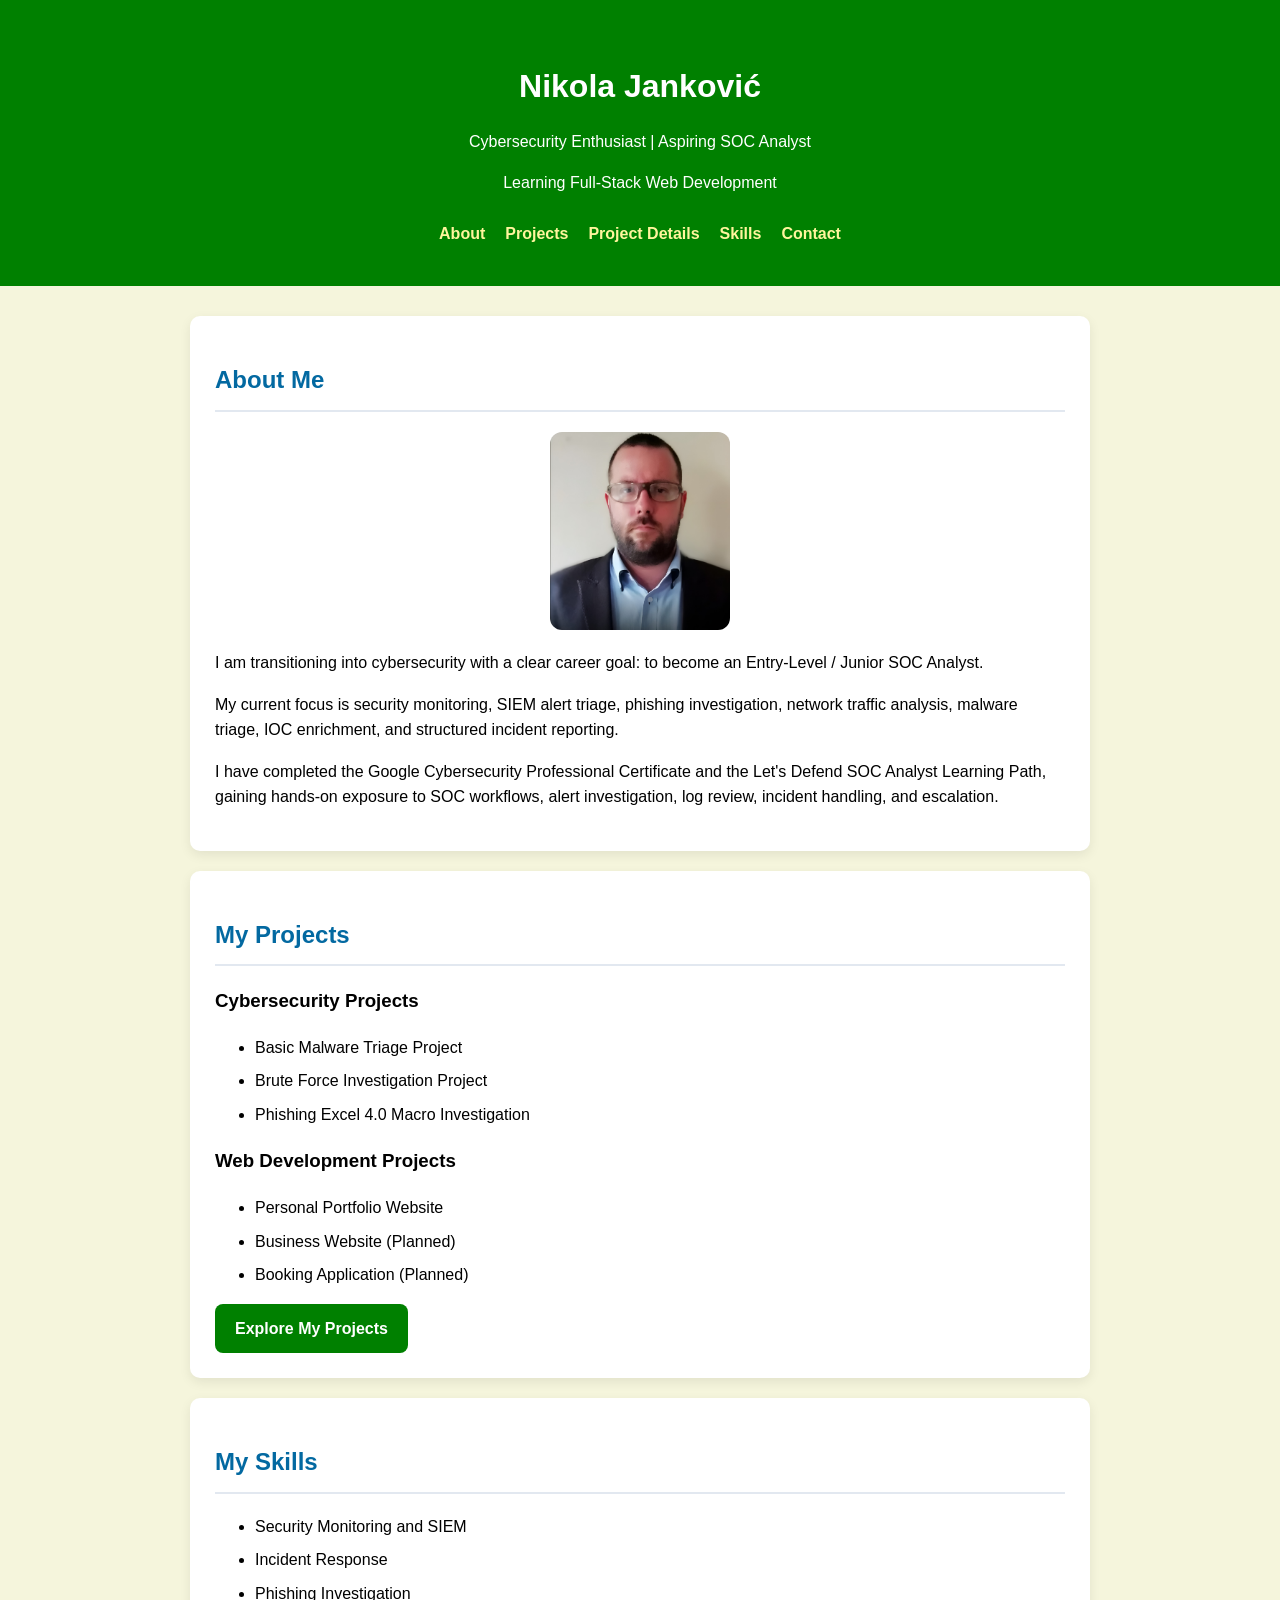
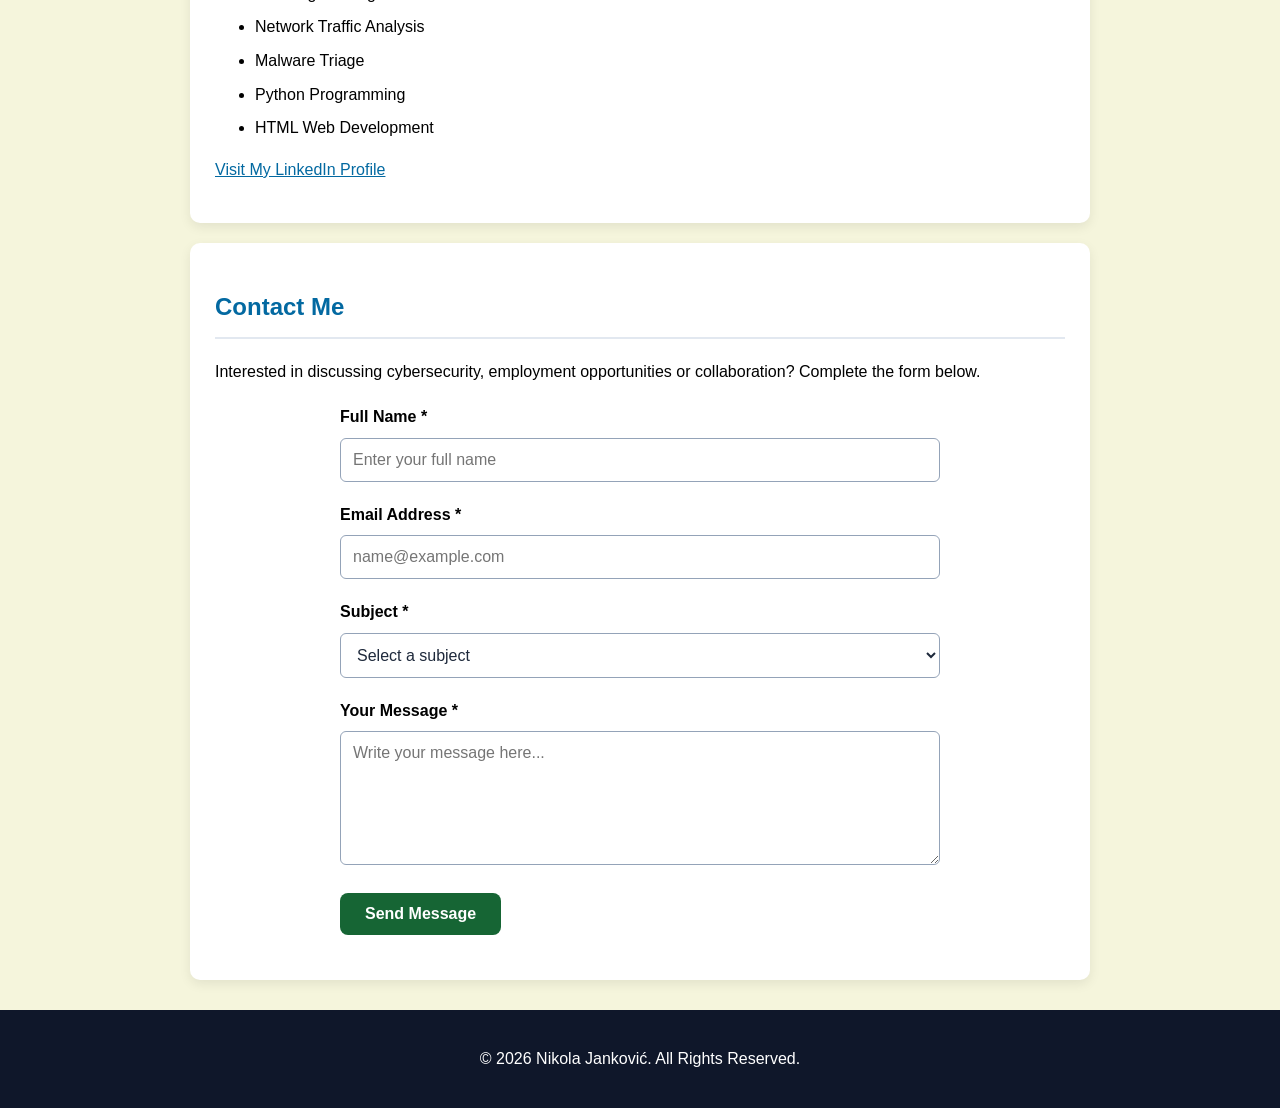
==== index.html @ 9c1b60a8 "Build responsive cybersecurity portfolio website" ====
<!DOCTYPE html>
<html lang="en">

<head>
  <meta charset="UTF-8">
  <meta name="viewport"
        content="width=device-width, initial-scale=1.0">

  <title>Nikola Janković | Cybersecurity Portfolio</title>

  <!-- Connect external CSS -->

  <link rel="stylesheet" href="style.css">


</head>

<body>

  <!-- WEBSITE HEADER -->
  <header>
    <h1>Nikola Janković</h1>
    <p>Cybersecurity Enthusiast | Aspiring SOC Analyst</p>
    <p>Learning Full-Stack Web Development</p>

    <!-- Navigation -->
    <nav aria-label="Main navigation">
      <a href="#about">About</a>
      <a href="#projects">Projects</a>
      <a href="projects.html">Project Details</a>
      <a href="#skills">Skills</a>
      <a href="#contact">Contact</a>
    </nav>
  </header>

  <!-- MAIN WEBSITE CONTENT -->
  <main>

    <!-- ABOUT SECTION -->
    <section id="about">
      <h2>About Me</h2>
      
<img
  src="images/profile.jpg"
  alt="Portrait of Nikola Janković"
  class="profile-image"
>


      <p>
        I am transitioning into cybersecurity with
        a clear career goal: to become an Entry-Level
        / Junior SOC Analyst.
      </p>

      <p>
        My current focus is security monitoring,
        SIEM alert triage, phishing investigation,
        network traffic analysis, malware triage,
        IOC enrichment, and structured incident
        reporting.
      </p>

      <p>
        I have completed the Google Cybersecurity
        Professional Certificate and the Let's
        Defend SOC Analyst Learning Path, gaining
        hands-on exposure to SOC workflows,
        alert investigation, log review,
        incident handling, and escalation.
      </p>
    </section>

    <!-- PROJECTS SECTION -->
    <section id="projects">
      <h2>My Projects</h2>

      <h3>Cybersecurity Projects</h3>
      <ul>
        <li>Basic Malware Triage Project</li>
        <li>Brute Force Investigation Project</li>
        <li>Phishing Excel 4.0 Macro Investigation</li>
      </ul>

      <h3>Web Development Projects</h3>
      <ul>
        <li>Personal Portfolio Website</li>
        <li>Business Website (Planned)</li>
        <li>Booking Application (Planned)</li>
      </ul>
     
      <a href="projects.html" class="button-link">
        Explore My Projects
      </a>
    </section>

    <!-- SKILLS SECTION -->
    <section id="skills">
      <h2>My Skills</h2>

      <ul>
        <li>Security Monitoring and SIEM</li>
        <li>Incident Response</li>
        <li>Phishing Investigation</li>
        <li>Network Traffic Analysis</li>
        <li>Malware Triage</li>
        <li>Python Programming</li>
        <li>HTML Web Development</li>
      </ul>

      <p>
        <a href="https://www.linkedin.com/in/nikola-jankovic-7242a923a/">
          Visit My LinkedIn Profile
        </a>
      </p>
    </section>

    <!-- CONTACT SECTION -->
    
<!-- CONTACT SECTION -->
<section id="contact">
  <h2>Contact Me</h2>

  <p>
    Interested in discussing cybersecurity,
    employment opportunities or collaboration?
    Complete the form below.
  </p>

  <form id="contact-form"
        action="#"
        method="post">

    <!-- Name -->
    <div class="form-group">
      <label for="full-name">
        Full Name *
      </label>

      <input
        type="text"
        id="full-name"
        name="fullName"
        placeholder="Enter your full name"
        autocomplete="name"
        required
      >
    </div>

    <!-- Email -->
    <div class="form-group">
      <label for="email">
        Email Address *
      </label>

      <input
        type="email"
        id="email"
        name="email"
        placeholder="name@example.com"
        autocomplete="email"
        required
      >
    </div>

    <!-- Subject -->
    <div class="form-group">
      <label for="subject">
        Subject *
      </label>

      <select
        id="subject"
        name="subject"
        required
      >
        <option value="" selected disabled>
          Select a subject
        </option>
        <option value="job">
          Job Opportunity
        </option>
        <option value="collaboration">
          Cybersecurity Collaboration
        </option>
        <option value="website">
          Website Inquiry
        </option>
        <option value="other">
          Other
        </option>
      </select>
    </div>

    <!-- Message -->
    <div class="form-group">
      <label for="message">
        Your Message *
      </label>

      <textarea
        id="message"
        name="message"
        rows="6"
        minlength="10"
        maxlength="2000"
        placeholder="Write your message here..."
        required
      ></textarea>
    </div>

    <!-- Submit -->
    <button type="submit" class="submit-btn">
      Send Message
    </button>

    <p id="form-status" role="status"></p>

 
    </form>
  </section>

</main>

<!-- FOOTER -->
<footer>
  <p>
    &copy; 2026 Nikola Janković.
    All Rights Reserved.
  </p>
</footer>


<script>
  const contactForm =
    document.querySelector("#contact-form");

  const formStatus =
    document.querySelector("#form-status");

  contactForm.addEventListener("submit", function(event) {
    event.preventDefault();

    formStatus.textContent =
      "Demo successful! Your fields are valid. " +
      "No message has been sent.";
  });
</script>

</body>
</html>
---- style.css ----
/* General page styling */

.profile-image {
  width: 180px;
  max-width: 100%;
  height: auto;
  border-radius: 12px;
  display: block;
  margin: 20px auto;
}

.button-link {
  display: inline-block;
  background-color: green;
  color: white;
  padding: 12px 20px;
  border-radius: 8px;
  text-decoration: none;
  font-weight: bold;
}

.button-link:hover {
  background-color: #14532d;
  color: white;
}

.button-link:focus-visible {
  outline: 3px solid #b45309;
  outline-offset: 3px;
}


body {
  margin: 0;
  font-family: Arial, Helvetica, sans-serif;
  background-color:beige;
  color: black;
  line-height: 1.6;
}

/* Header */
header {
  background-color: green;
  color: white;
  text-align: center;
  padding: 40px 20px;
}

/* Main heading */
h1 {
  font-size: 32px;
  margin-bottom: 10px;
}

/* Navigation menu */
nav {
  margin-top: 25px;
  display: flex;
  flex-wrap: wrap;
  justify-content: center;
  gap: 20px;
}


nav a {
  color: #fff59d;
  text-decoration: none;
  font-weight: bold;
}


nav a:hover {
  color: white;
  text-decoration: underline;
}

nav a:focus-visible {
  outline: 3px solid gold;
  outline-offset: 4px;
  border-radius: 3px;
}


/* Main website area */
main {
  max-width: 900px;
  margin: 30px auto;
  padding: 0 20px;
}

/* Individual content sections */
section {
  background-color: white;
  padding: 25px;
  margin-bottom: 20px;
  border-radius: 10px;
  box-shadow: 0 4px 12px rgba(0, 0, 0, 0.08);
}

/* Section headings */
h2 {
  color: #0369a1;
  border-bottom: 2px solid #e2e8f0;
  padding-bottom: 10px;
}

/* Lists */
li {
  margin-bottom: 8px;
}

/* Links */
a {
  color: #0369a1;
}

/* Footer */
footer {
  background-color: #0f172a;
  color: white;
  text-align: center;
  padding: 20px;
}

/* Small screens */
@media (max-width: 600px) {
  h1 {
    font-size: 26px;
  }

  section {
    padding: 18px;
  }

  nav {
    gap: 12px;
  }
}

/* Responsive project cards */
.project-grid {
  display: grid;
  grid-template-columns: repeat(3, minmax(0, 1fr));
  gap: 20px;
}

.project-card {
  background: white;
  padding: 24px;
  border-radius: 10px;
  box-shadow: 0 4px 12px rgba(0, 0, 0, 0.08);
}

.project-card h3 {
  color: #0369a1;
}

/* Tablet layout */
@media (max-width: 800px) {
  .project-grid {
    grid-template-columns: repeat(2, minmax(0, 1fr));
  }
}

/* Mobile layout */
@media (max-width: 600px) {
  .project-grid {
    grid-template-columns: 1fr;
  }
}



/* Mobile styling */
@media (max-width: 600px) {
  #contact-form {
    width: 100%;
  }

  .submit-btn {
    width: 100%;
  }
}


/* Contact Form */

#contact-form {
  max-width: 600px;
  margin: 20px auto;
}

.form-group {
  margin-bottom: 20px;
}

/* Labels */
.form-group label {
  display: block;
  font-weight: bold;
  margin-bottom: 8px;
}

/* Input fields */
.form-group input,
.form-group select,
.form-group textarea {
  box-sizing: border-box;
  width: 100%;
  padding: 12px;
  border: 1px solid #94a3b8;
  border-radius: 6px;
  font-family: inherit;
  font-size: 16px;
  background-color: white;
  color: #1e293b;
}

/* Focus effect */
.form-group input:focus,
.form-group select:focus,
.form-group textarea:focus {
  outline: 2px solid #166534;
  outline-offset: 2px;
}

/* Submit button */
.submit-btn {
  background-color: #166534;
  color: white;
  padding: 12px 25px;
  border: none;
  border-radius: 8px;
  font-size: 16px;
  font-weight: bold;
  cursor: pointer;
}

.submit-btn:hover {
  background-color: #14532d;
}

.submit-btn:focus-visible {
  outline: 3px solid #b45309;
  outline-offset: 3px;
}

#form-status {
  font-weight: bold;
  color: #166534;
}


/* Mobile contact form */
@media (max-width: 600px) {
  #contact-form {
    width: 100%;
  }

  .submit-btn {
    width: 100%;
  }
}
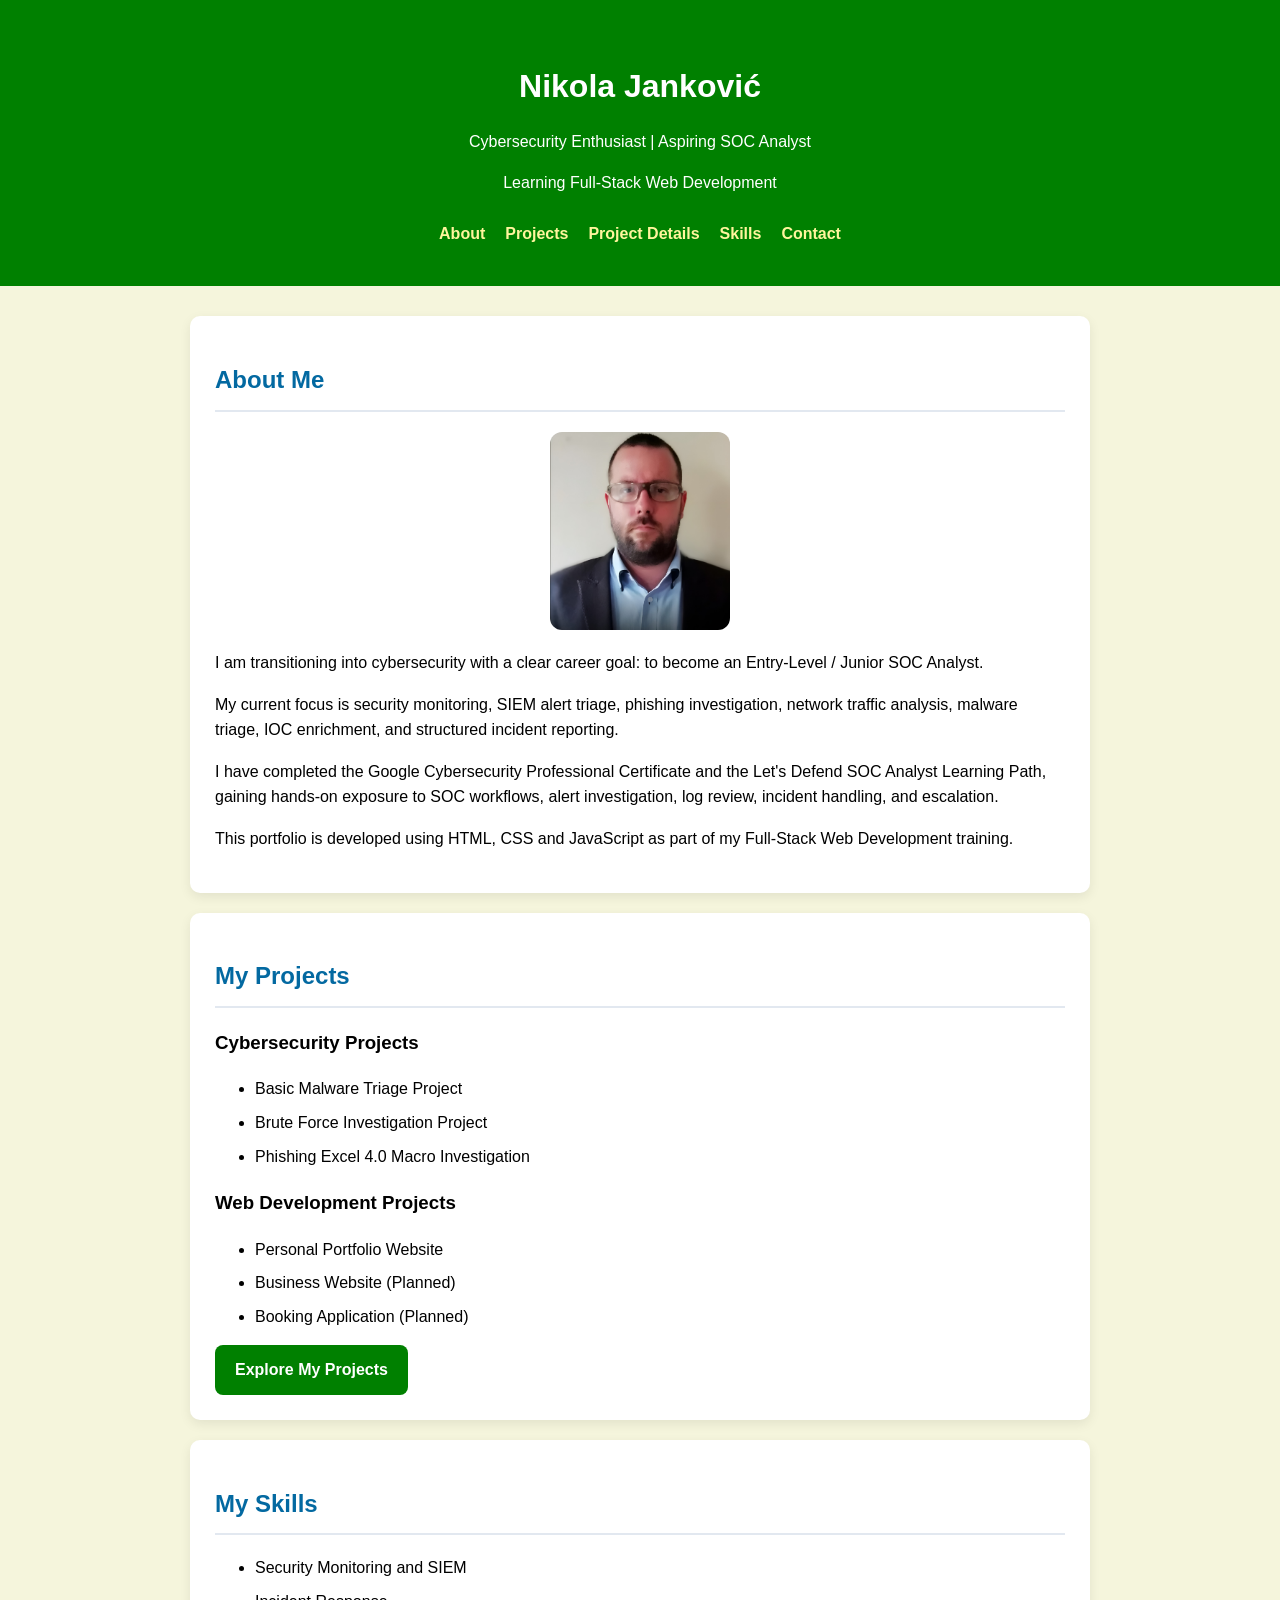
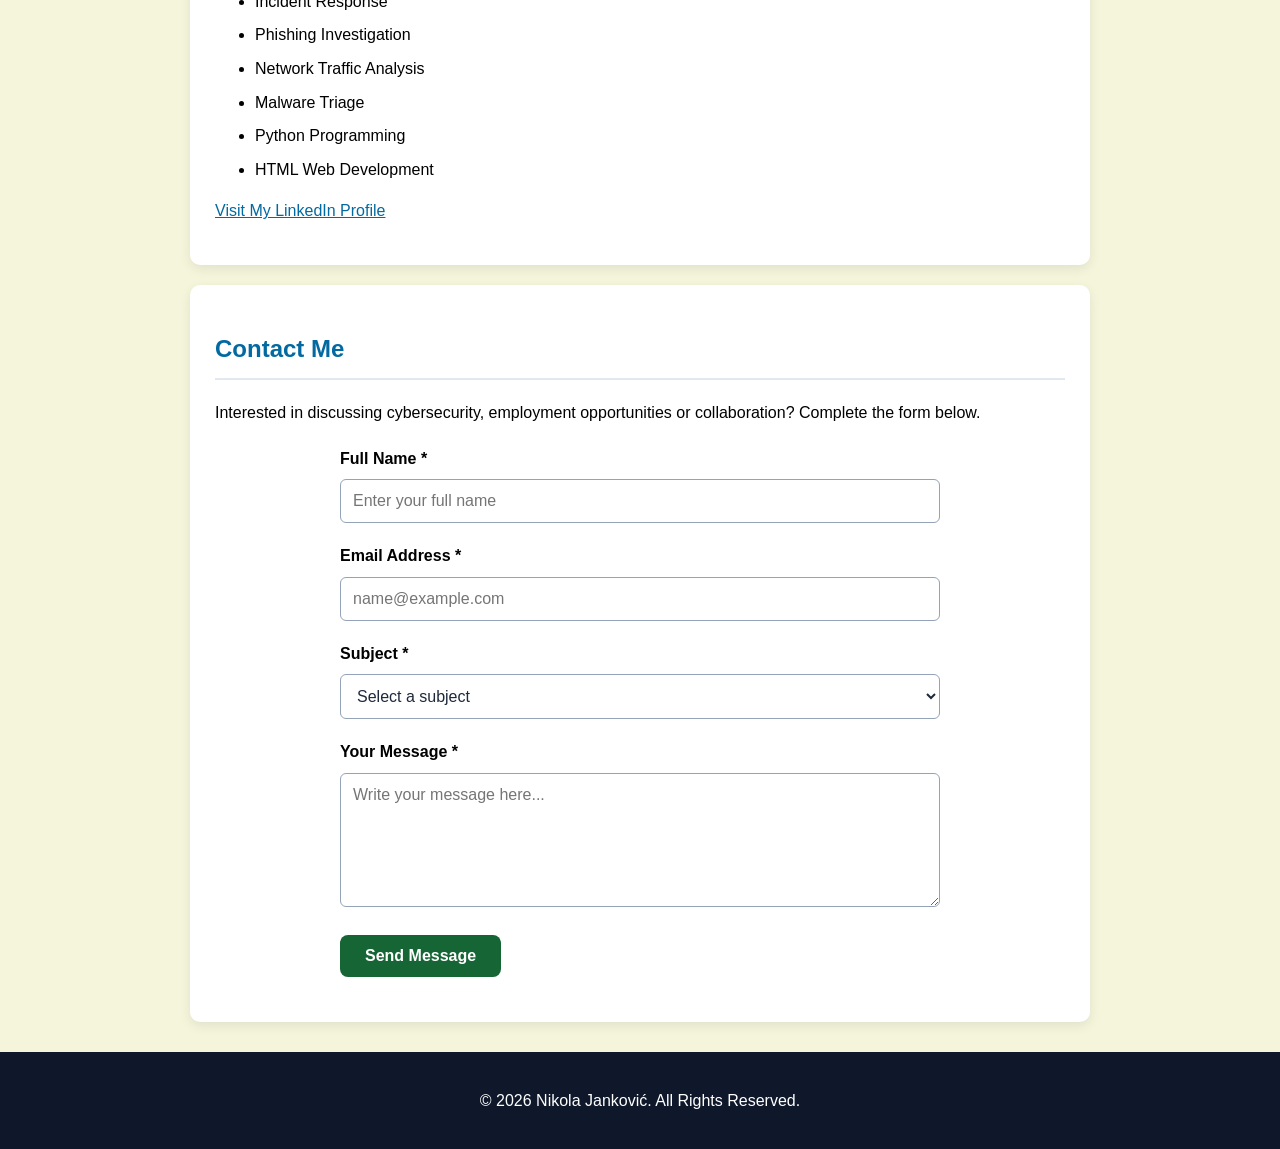
==== commit 92e1b6bf: "Update portfolio introduction" ====
--- a/index.html
+++ b/index.html
@@ -70,6 +70,14 @@
         alert investigation, log review,
         incident handling, and escalation.
       </p>
+      <p>
+       This portfolio is developed using HTML,
+       CSS and JavaScript as part of my
+       Full-Stack Web Development training.
+      </p>
+      
+    
+
     </section>
 
     <!-- PROJECTS SECTION -->
